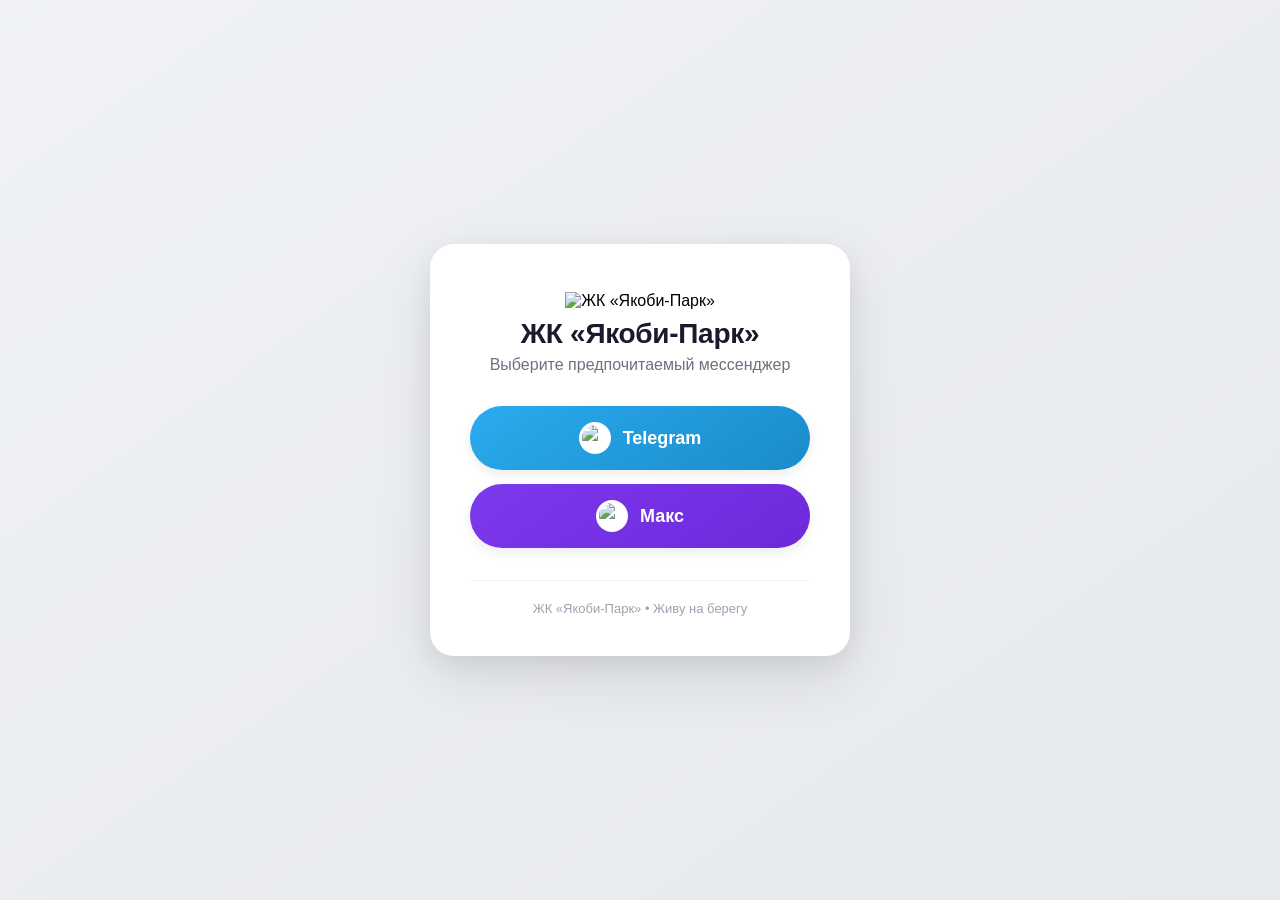
==== index.html @ 44e2110d "Create index.html" ====
<!DOCTYPE html>
<html lang="ru">
<head>
    <meta charset="UTF-8" />
    <meta name="viewport" content="width=device-width, initial-scale=1.0" />
    <title>ЖК «Якоби-Парк»</title>
    <style>
        * {
            margin: 0;
            padding: 0;
            box-sizing: border-box;
        }
        body {
            font-family: 'Segoe UI', Arial, sans-serif;
            min-height: 100vh;
            display: flex;
            justify-content: center;
            align-items: center;
            background: linear-gradient(145deg, #f0f2f5 0%, #e6e9ed 100%);
            padding: 20px;
        }
        .card {
            background: #ffffff;
            padding: 48px 40px 40px;
            border-radius: 24px;
            box-shadow: 0 20px 60px rgba(0, 0, 0, 0.10), 0 8px 24px rgba(0, 0, 0, 0.06);
            text-align: center;
            max-width: 420px;
            width: 100%;
        }
        .logo img {
            width: 80px;
            height: 80px;
            margin-bottom: 8px;
            object-fit: cover;
        }
        h1 {
            font-size: 28px;
            font-weight: 700;
            color: #1a1a2e;
            letter-spacing: -0.3px;
        }
        .subtitle {
            font-size: 16px;
            color: #6b7280;
            margin-top: 6px;
            margin-bottom: 32px;
        }
        .links {
            display: flex;
            flex-direction: column;
            gap: 14px;
        }
        .btn {
            display: flex;
            align-items: center;
            justify-content: center;
            gap: 12px;
            padding: 16px 24px;
            border-radius: 60px;
            font-size: 18px;
            font-weight: 600;
            text-decoration: none;
            color: #ffffff;
            transition: all 0.25s ease;
            border: none;
            cursor: pointer;
            box-shadow: 0 4px 12px rgba(0, 0, 0, 0.08);
        }
        .btn:hover {
            transform: translateY(-3px);
            box-shadow: 0 8px 24px rgba(0, 0, 0, 0.15);
        }
        .btn:active {
            transform: scale(0.97);
        }
        .btn-telegram {
            background: linear-gradient(145deg, #2aabee, #1b8bc9);
        }
        .btn-max {
            background: linear-gradient(145deg, #7c3aed, #6d28d9);
        }
        .btn img {
            width: 32px;
            height: 32px;
            border-radius: 50%;
            border: 1px solid rgba(255, 255, 255, 0.9);
            object-fit: cover;
            background-color: white;
            padding: 2px;
        }
        .footer {
            margin-top: 32px;
            font-size: 13px;
            color: #9ca3af;
            border-top: 1px solid #f0f2f5;
            padding-top: 20px;
        }
    </style>
</head>
<body>
    <div class="card">
        <div class="logo">
            <img src="images/logo-complex.png" alt="ЖК «Якоби-Парк»" />
        </div>
        <h1>ЖК «Якоби-Парк»</h1>
        <p class="subtitle">Выберите предпочитаемый мессенджер</p>

        <div class="links">
            <a href="telegram.html" class="btn btn-telegram">
                <img src="images/icon-telegram.png" alt="Telegram" />
                Telegram
            </a>
            <a href="max.html" class="btn btn-max">
                <img src="images/icon-max.png" alt="Макс" />
                Макс
            </a>
        </div>

        <div class="footer">ЖК «Якоби-Парк» • Живу на берегу</div>
    </div>
</body>
</html>
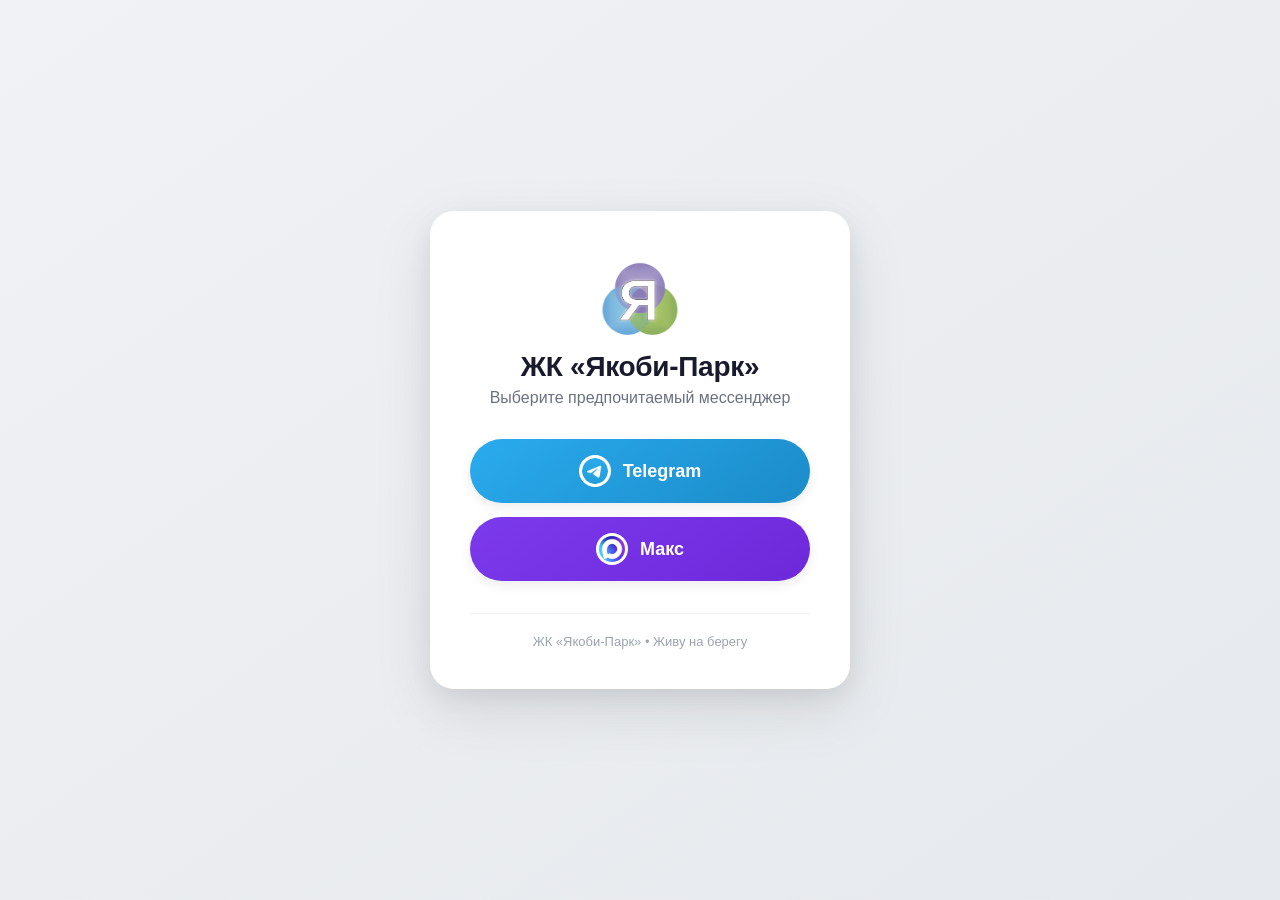
==== commit 1ead4cc1: "Update index.html" ====
--- a/index.html
+++ b/index.html
@@ -4,6 +4,7 @@
     <meta charset="UTF-8" />
     <meta name="viewport" content="width=device-width, initial-scale=1.0" />
     <title>ЖК «Якоби-Парк»</title>
+    <link rel="shortcut icon" href="favicon.ico" type="image/x-icon" />
     <style>
         * {
             margin: 0;
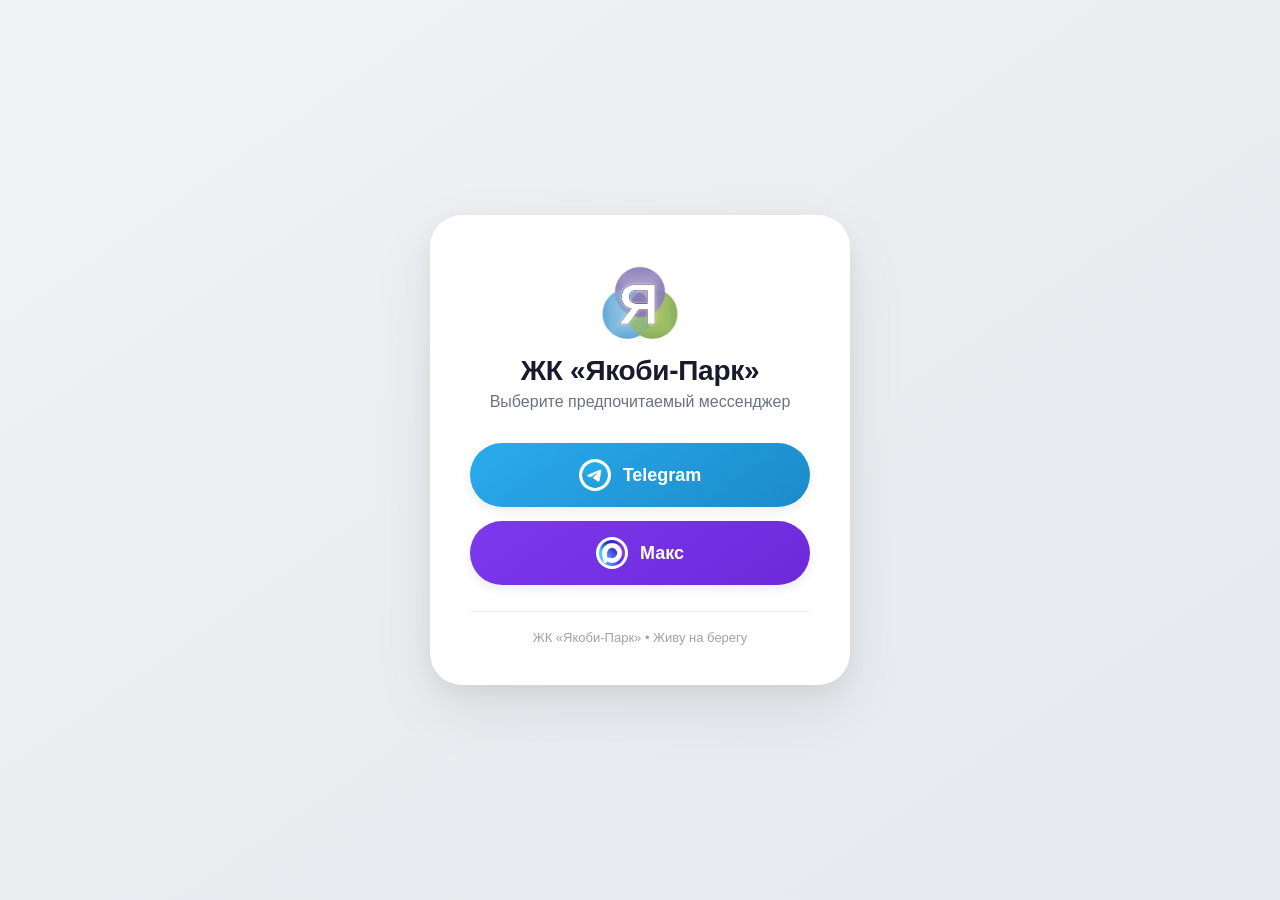
==== commit 300c762e: "Update 2026.08.28" ====
--- a/index.html
+++ b/index.html
@@ -1,124 +1,32 @@
 <!DOCTYPE html>
 <html lang="ru">
 <head>
-    <meta charset="UTF-8" />
-    <meta name="viewport" content="width=device-width, initial-scale=1.0" />
+    <meta charset="UTF-8">
+    <meta name="viewport" content="width=device-width, initial-scale=1.0">
     <title>ЖК «Якоби-Парк»</title>
-    <link rel="shortcut icon" href="favicon.ico" type="image/x-icon" />
-    <style>
-        * {
-            margin: 0;
-            padding: 0;
-            box-sizing: border-box;
-        }
-        body {
-            font-family: 'Segoe UI', Arial, sans-serif;
-            min-height: 100vh;
-            display: flex;
-            justify-content: center;
-            align-items: center;
-            background: linear-gradient(145deg, #f0f2f5 0%, #e6e9ed 100%);
-            padding: 20px;
-        }
-        .card {
-            background: #ffffff;
-            padding: 48px 40px 40px;
-            border-radius: 24px;
-            box-shadow: 0 20px 60px rgba(0, 0, 0, 0.10), 0 8px 24px rgba(0, 0, 0, 0.06);
-            text-align: center;
-            max-width: 420px;
-            width: 100%;
-        }
-        .logo img {
-            width: 80px;
-            height: 80px;
-            margin-bottom: 8px;
-            object-fit: cover;
-        }
-        h1 {
-            font-size: 28px;
-            font-weight: 700;
-            color: #1a1a2e;
-            letter-spacing: -0.3px;
-        }
-        .subtitle {
-            font-size: 16px;
-            color: #6b7280;
-            margin-top: 6px;
-            margin-bottom: 32px;
-        }
-        .links {
-            display: flex;
-            flex-direction: column;
-            gap: 14px;
-        }
-        .btn {
-            display: flex;
-            align-items: center;
-            justify-content: center;
-            gap: 12px;
-            padding: 16px 24px;
-            border-radius: 60px;
-            font-size: 18px;
-            font-weight: 600;
-            text-decoration: none;
-            color: #ffffff;
-            transition: all 0.25s ease;
-            border: none;
-            cursor: pointer;
-            box-shadow: 0 4px 12px rgba(0, 0, 0, 0.08);
-        }
-        .btn:hover {
-            transform: translateY(-3px);
-            box-shadow: 0 8px 24px rgba(0, 0, 0, 0.15);
-        }
-        .btn:active {
-            transform: scale(0.97);
-        }
-        .btn-telegram {
-            background: linear-gradient(145deg, #2aabee, #1b8bc9);
-        }
-        .btn-max {
-            background: linear-gradient(145deg, #7c3aed, #6d28d9);
-        }
-        .btn img {
-            width: 32px;
-            height: 32px;
-            border-radius: 50%;
-            border: 1px solid rgba(255, 255, 255, 0.9);
-            object-fit: cover;
-            background-color: white;
-            padding: 2px;
-        }
-        .footer {
-            margin-top: 32px;
-            font-size: 13px;
-            color: #9ca3af;
-            border-top: 1px solid #f0f2f5;
-            padding-top: 20px;
-        }
-    </style>
+    <link rel="icon" href="favicon.ico">
+    <link rel="stylesheet" href="style.css">
 </head>
 <body>
-    <div class="card">
-        <div class="logo">
-            <img src="images/logo-complex.png" alt="ЖК «Якоби-Парк»" />
+    <main class="card home-card">
+        <div class="home-logo">
+            <img src="images/logo-complex.png" alt="ЖК «Якоби-Парк»" width="80" height="80">
         </div>
-        <h1>ЖК «Якоби-Парк»</h1>
-        <p class="subtitle">Выберите предпочитаемый мессенджер</p>
-
-        <div class="links">
-            <a href="telegram.html" class="btn btn-telegram">
-                <img src="images/icon-telegram.png" alt="Telegram" />
+        <h1 class="home-title">ЖК «Якоби-Парк»</h1>
+        <p class="home-subtitle">Выберите предпочитаемый мессенджер</p>
+        <nav class="messenger-links" aria-label="Мессенджеры">
+            <a href="telegram.html" class="messenger-button messenger-button-telegram">
+                <img src="images/icon-telegram.png" alt="" width="32" height="32">
                 Telegram
             </a>
-            <a href="max.html" class="btn btn-max">
-                <img src="images/icon-max.png" alt="Макс" />
+            <a href="max.html" class="messenger-button messenger-button-max">
+                <img src="images/icon-max.png" alt="" width="32" height="32">
                 Макс
             </a>
-        </div>
-
-        <div class="footer">ЖК «Якоби-Парк» • Живу на берегу</div>
-    </div>
+        </nav>
+        <footer class="footer">
+            ЖК «Якоби-Парк» • Живу на берегу
+        </footer>
+    </main>
 </body>
 </html>
--- a/style.css
+++ b/style.css
@@ -0,0 +1,473 @@
+:root {
+    --color-link: #2aabee;
+    --color-link-hover: #1b8bc9;
+    --color-max: #7c3aed;
+    --color-max-dark: #6d28d9;
+    --color-text: #2d3a4a;
+    --color-heading: #1a1a2e;
+    --color-muted: #6b7280;
+    --color-background: #f8fafc;
+    --color-surface: #ffffff;
+    --color-soft: #f1f5f9;
+    --color-border: #edf2f7;
+    --color-red: #ef4444;
+    --color-yellow: #facc15;
+    --color-cyan: #06b6d4;
+    --color-purple: #8b5cf6;
+    --color-green: #22c55e;
+    --color-orange: #f59e0b;
+    --color-text-strong: #1f2937;
+    --color-text-dark: #111827;
+    --color-text-secondary: #4b5563;
+    --color-text-light: #9ca3af;
+    --color-bg-gray: #f8f9fa;
+    --color-bg-light: #f0f2f5;
+    --color-footer: #9ca3af;
+    --radius-card: 32px;
+    --radius-block: 16px;
+    --radius-pill: 999px;
+    --shadow-card: 0 24px 64px rgba(0, 0, 0, .08), 0 8px 20px rgba(0, 0, 0, .05);
+    --shadow-button: 0 4px 12px rgba(0, 0, 0, .08);
+    --content-width: 820px;
+}
+* {
+    box-sizing: border-box;
+    margin: 0;
+    padding: 0;
+}
+html {
+    scroll-behavior: smooth;
+}
+body {
+    min-height: 100vh;
+    min-height: 100dvh;
+    display: flex;
+    align-items: center;
+    justify-content: center;
+    padding: 30px 20px;
+    font-family: "Segoe UI", Roboto, Arial, sans-serif;
+    color: var(--color-text);
+    background: linear-gradient(145deg, var(--color-bg-light) 0%, #e6e9ed 100%);
+}
+a {
+    color: var(--color-link);
+    text-decoration: none;
+}
+a:hover {
+    color: var(--color-link-hover);
+    text-decoration: underline;
+}
+a,
+button {
+    -webkit-tap-highlight-color: transparent;
+}
+.card {
+    width: 100%;
+    max-width: var(--content-width);
+    padding: 32px 38px 38px;
+    background: var(--color-surface);
+    border-radius: var(--radius-card);
+    box-shadow: var(--shadow-card);
+}
+.header {
+    display: flex;
+    align-items: center;
+    gap: 18px;
+    margin-bottom: 22px;
+    padding-bottom: 18px;
+    border-bottom: 1px solid var(--color-border);
+}
+.logo {
+    width: 64px;
+    height: 64px;
+    flex-shrink: 0;
+    object-fit: cover;
+}
+.header h1 {
+    color: var(--color-heading);
+    font-size: 24px;
+    font-weight: 700;
+    line-height: 1.2;
+}
+.subtitle {
+    color: var(--color-muted);
+    font-size: 14px;
+}
+.back {
+    display: inline-flex;
+    align-items: center;
+    gap: 8px;
+    margin-bottom: 16px;
+    color: var(--color-muted);
+    font-size: 15px;
+    font-weight: 500;
+    transition: color .2s ease;
+}
+.back:hover {
+    color: var(--color-heading);
+    text-decoration: none;
+}
+.block {
+    margin-bottom: 12px;
+    padding: 16px 20px;
+    background: var(--color-background);
+    border-left: 5px solid var(--color-link);
+    border-radius: var(--radius-block);
+}
+.block:last-child {
+    margin-bottom: 0;
+}
+.block h2 {
+    display: flex;
+    align-items: center;
+    gap: 8px;
+    margin-bottom: 6px;
+    color: var(--color-text-strong);
+    font-size: 15px;
+    font-weight: 700;
+    line-height: 1.4;
+}
+.block p {
+    margin-bottom: 6px;
+    color: var(--color-text);
+    font-size: 15px;
+    line-height: 1.6;
+}
+.block p:last-child {
+    margin-bottom: 0;
+}
+.block a {
+    color: var(--color-link);
+}
+.block ul,
+.full-rules ul {
+    margin: 6px 0 14px;
+    padding-left: 24px;
+}
+.block li,
+.full-rules li {
+    margin-bottom: 6px;
+    color: var(--color-text);
+    font-size: 15px;
+    line-height: 1.6;
+    list-style-type: disc;
+}
+.block li:last-child,
+.full-rules li:last-child {
+    margin-bottom: 0;
+}
+.phone {
+    font-size: 20px;
+    font-weight: 600;
+}
+.note {
+    color: var(--color-muted);
+    font-size: 14px;
+    line-height: 1.5;
+}
+.accent-red {
+    border-left-color: var(--color-red);
+}
+.accent-yellow {
+    border-left-color: var(--color-yellow);
+}
+.accent-cyan {
+    border-left-color: var(--color-cyan);
+}
+.accent-purple {
+    border-left-color: var(--color-purple);
+}
+.accent-green {
+    border-left-color: var(--color-green);
+}
+.accent-orange {
+    border-left-color: var(--color-orange);
+}
+.footer {
+    margin-top: 26px;
+    padding-top: 18px;
+    border-top: 1px solid var(--color-border);
+    color: var(--color-footer);
+    font-size: 13px;
+    text-align: center;
+}
+.home-card {
+    max-width: 420px;
+    padding: 48px 40px 40px;
+    text-align: center;
+}
+.home-logo {
+    margin-bottom: 8px;
+}
+.home-logo img {
+    width: 80px;
+    height: 80px;
+    object-fit: cover;
+}
+.home-title {
+    color: var(--color-heading);
+    font-size: 28px;
+    font-weight: 700;
+    letter-spacing: -.3px;
+}
+.home-subtitle {
+    margin-top: 6px;
+    margin-bottom: 32px;
+    color: var(--color-muted);
+    font-size: 16px;
+}
+.messenger-links {
+    display: flex;
+    flex-direction: column;
+    gap: 14px;
+}
+.messenger-button {
+    display: flex;
+    align-items: center;
+    justify-content: center;
+    gap: 12px;
+    padding: 16px 24px;
+    border: 0;
+    border-radius: var(--radius-pill);
+    color: #fff;
+    font-size: 18px;
+    font-weight: 600;
+    text-decoration: none;
+    box-shadow: var(--shadow-button);
+    transition: transform .25s ease, box-shadow .25s ease;
+}
+.messenger-button:hover {
+    transform: translateY(-3px);
+    color: #fff;
+    text-decoration: none;
+    box-shadow: 0 8px 24px rgba(0, 0, 0, .15);
+}
+.messenger-button:active {
+    transform: scale(.97);
+}
+.messenger-button-telegram {
+    background: linear-gradient(145deg, var(--color-link), var(--color-link-hover));
+}
+.messenger-button-max {
+    background: linear-gradient(145deg, var(--color-max), var(--color-max-dark));
+}
+.messenger-button img {
+    width: 32px;
+    height: 32px;
+    padding: 2px;
+    border: 1px solid rgba(255, 255, 255, .9);
+    border-radius: 50%;
+    background: #fff;
+    object-fit: cover;
+}
+.messenger-card {
+    max-width: 400px;
+    padding: 40px 36px 32px;
+    text-align: center;
+}
+.messenger-icon {
+    display: flex;
+    align-items: center;
+    justify-content: center;
+    width: 90px;
+    height: 90px;
+    margin: 0 auto 16px;
+    border-radius: 50%;
+}
+.messenger-icon.telegram {
+    background: var(--color-link);
+    box-shadow: 0 8px 24px rgba(42, 171, 238, .30);
+}
+.messenger-icon.max {
+    background: var(--color-max);
+    box-shadow: 0 8px 24px rgba(124, 58, 237, .30);
+}
+.messenger-icon img {
+    width: 48px;
+    height: 48px;
+    padding: 3px;
+    border: 1px solid rgba(255, 255, 255, .9);
+    border-radius: 50%;
+    background: #fff;
+    object-fit: cover;
+}
+.messenger-desc {
+    margin-bottom: 4px;
+    color: var(--color-muted);
+    font-size: 15px;
+}
+.messenger-title {
+    color: var(--color-heading);
+    font-size: 24px;
+    font-weight: 700;
+}
+.qr-wrapper {
+    display: inline-block;
+    margin-top: 20px;
+    padding: 16px;
+    border: 1px solid #eef2f6;
+    border-radius: var(--radius-block);
+    background: var(--color-bg-gray);
+    cursor: pointer;
+    transition: transform .2s ease, box-shadow .2s ease;
+}
+.qr-wrapper:hover {
+    transform: scale(1.02);
+    box-shadow: 0 8px 24px rgba(0, 0, 0, .10);
+}
+.qr-wrapper a {
+    display: block;
+}
+.qr-wrapper img {
+    display: block;
+    width: 200px;
+    height: 200px;
+}
+.qr-label {
+    margin-top: 12px;
+    color: var(--color-text-secondary);
+    font-size: 14px;
+    line-height: 1.6;
+}
+.qr-label strong {
+    color: var(--color-heading);
+    font-weight: 600;
+}
+.instruction {
+    margin-top: 16px;
+    padding-top: 16px;
+    border-top: 1px solid #f0f2f5;
+    color: var(--color-text-secondary);
+    font-size: 14px;
+    line-height: 1.5;
+}
+.instruction strong {
+    color: var(--color-heading);
+    font-weight: 600;
+}
+.tabs {
+    display: flex;
+    gap: 6px;
+    margin-bottom: 24px;
+    padding: 4px;
+    border-radius: var(--radius-pill);
+    background: var(--color-soft);
+}
+.tab-btn {
+    flex: 1;
+    padding: 10px 16px;
+    border: 0;
+    border-radius: var(--radius-pill);
+    background: transparent;
+    color: var(--color-muted);
+    font: inherit;
+    font-size: 15px;
+    font-weight: 600;
+    cursor: pointer;
+    transition: background .25s ease, color .25s ease, box-shadow .25s ease;
+}
+.tab-btn:hover {
+    background: rgba(255, 255, 255, .5);
+    color: var(--color-text-strong);
+}
+.tab-btn.active {
+    background: #fff;
+    color: var(--color-heading);
+    box-shadow: 0 2px 8px rgba(0, 0, 0, .08);
+}
+.tab-content {
+    display: none;
+}
+.tab-content.active {
+    display: block;
+}
+.short-thanks {
+    margin-top: 16px;
+    color: var(--color-text-secondary);
+    font-size: 15px;
+    text-align: center;
+}
+.full-rules h2 {
+    margin: 28px 0 14px;
+    color: var(--color-text-dark);
+    font-size: 20px;
+    font-weight: 600;
+}
+.full-rules h2:first-child {
+    margin-top: 4px;
+}
+.full-rules h3 {
+    margin: 22px 0 10px;
+    color: var(--color-text-strong);
+    font-size: 17px;
+    font-weight: 600;
+}
+.full-rules p {
+    margin-bottom: 8px;
+    color: var(--color-text);
+    font-size: 15px;
+    line-height: 1.6;
+}
+@media (max-width: 550px) {
+    body {
+        padding: 16px 12px;
+    }
+    .card {
+        padding: 16px 14px;
+        border-radius: 20px;
+    }
+    .header {
+        gap: 12px;
+    }
+    .logo {
+        width: 52px;
+        height: 52px;
+    }
+    .header h1 {
+        font-size: 20px;
+    }
+    .block {
+        padding: 14px 16px;
+    }
+    .phone {
+        font-size: 18px;
+    }
+    .home-card {
+        padding: 32px 20px 24px;
+    }
+    .home-logo img {
+        width: 72px;
+        height: 72px;
+    }
+    .home-title {
+        font-size: 24px;
+    }
+    .home-subtitle {
+        margin-bottom: 26px;
+        font-size: 15px;
+    }
+    .messenger-button {
+        padding: 14px 20px;
+        font-size: 17px;
+    }
+    .messenger-card {
+        padding: 28px 20px 24px;
+    }
+    .qr-wrapper {
+        padding: 12px;
+    }
+    .qr-wrapper img {
+        width: 160px;
+        height: 160px;
+    }
+    .full-rules h2 {
+        font-size: 18px;
+    }
+    .full-rules h3 {
+        font-size: 16px;
+    }
+    .tab-btn {
+        padding: 8px 12px;
+        font-size: 13px;
+    }
+}
